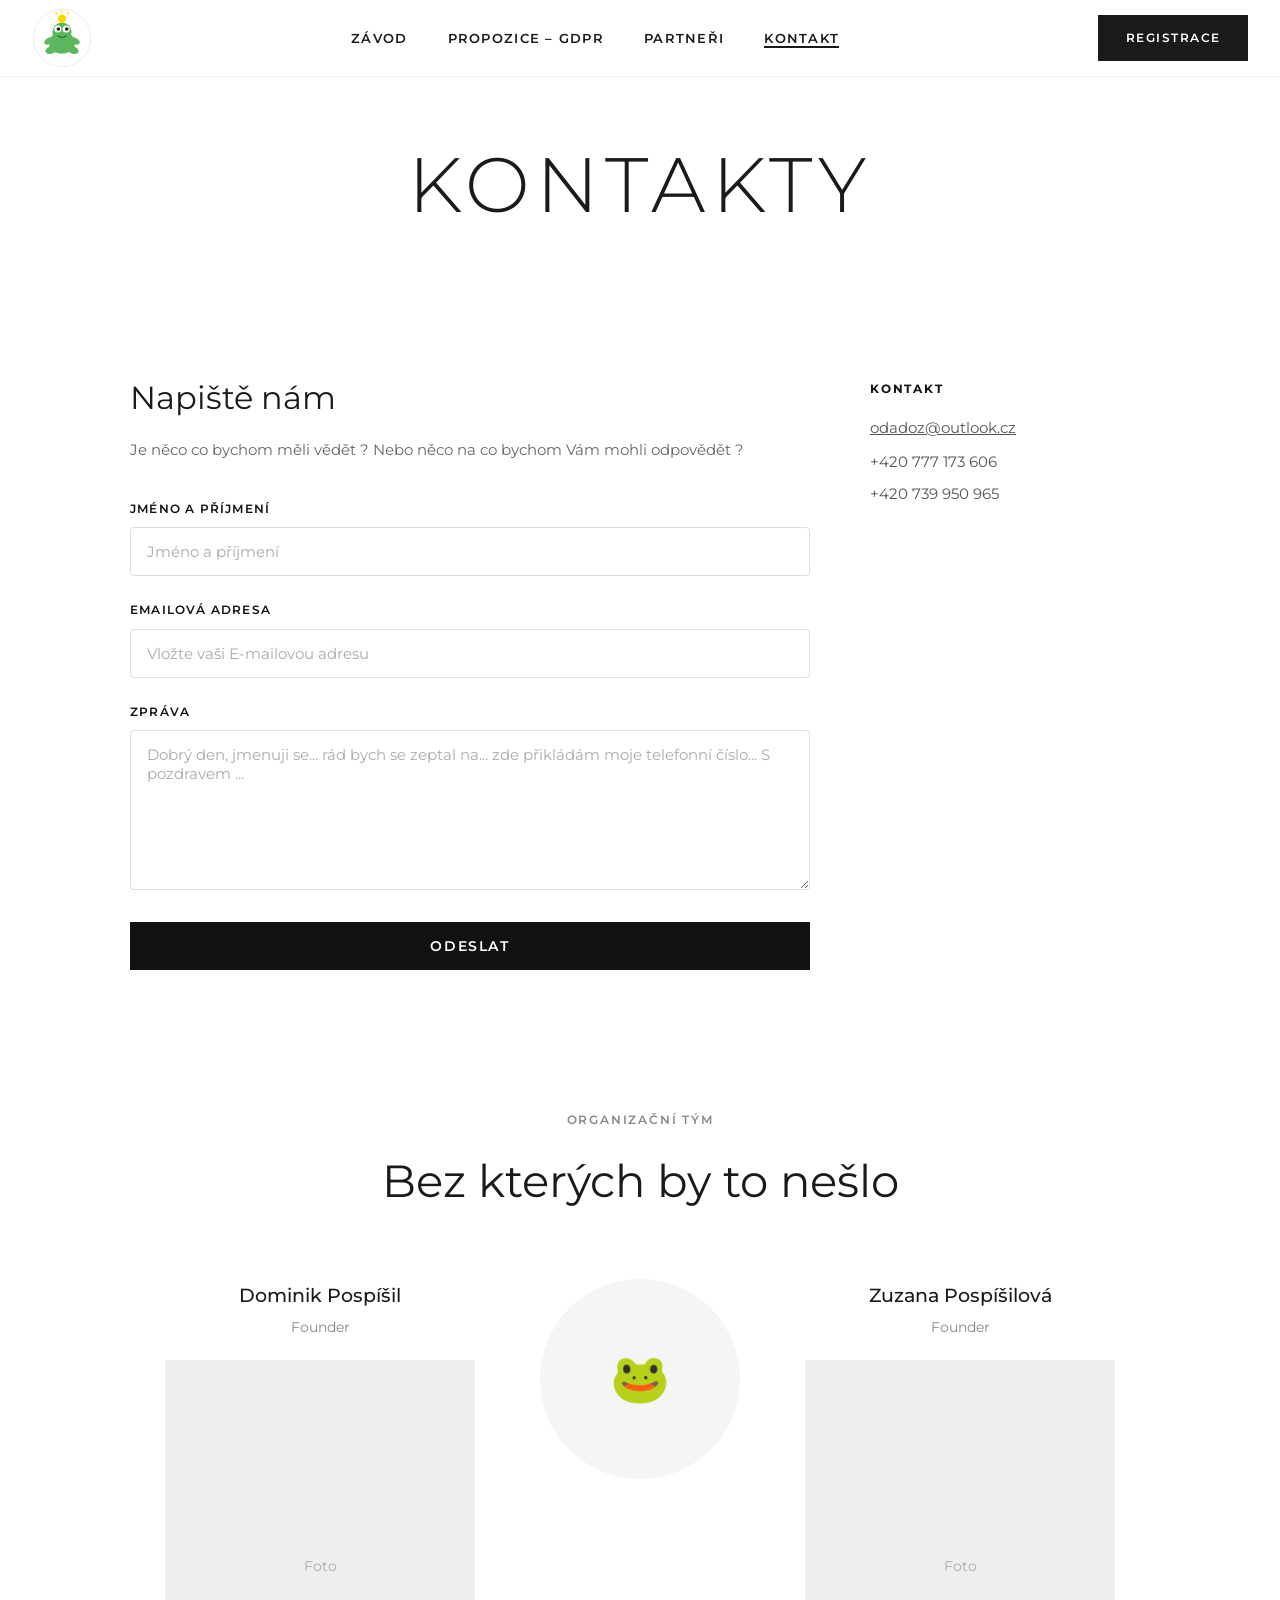
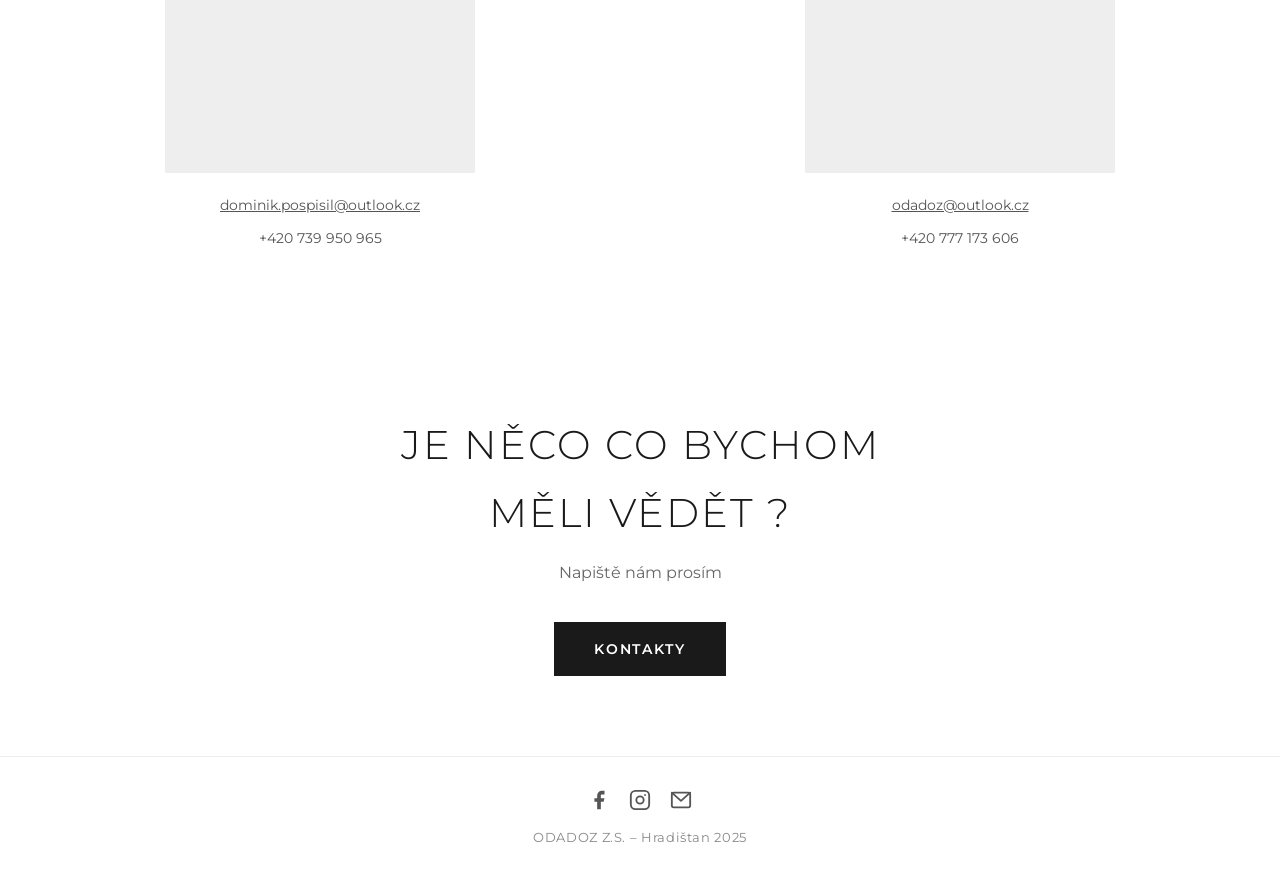
==== kontakt.html @ c7fb4687 "Add files via upload" ====
<!DOCTYPE html>
<html lang="cs">
<head>
  <meta charset="UTF-8" />
  <meta name="viewport" content="width=device-width, initial-scale=1.0" />
  <title>Kontakt – Hradištan</title>
  <link rel="preconnect" href="https://fonts.googleapis.com" />
  <link rel="preconnect" href="https://fonts.gstatic.com" crossorigin />
  <link href="https://fonts.googleapis.com/css2?family=Cormorant+Garamond:wght@300;400;600&family=Montserrat:wght@400;500;600;700&display=swap" rel="stylesheet" />
  <link rel="stylesheet" href="css/styles.css" />
  <script src="js/script.js" defer></script>
</head>
<body>

  <!-- NAVIGATION -->
  <nav class="navbar" id="navbar">
    <div class="nav-inner">
      <a href="index.html" class="nav-logo">
        <svg xmlns="http://www.w3.org/2000/svg" viewBox="0 0 100 100" width="60" height="60" aria-label="ODADOZ logo">
          <circle cx="50" cy="50" r="48" fill="#fff" stroke="#e0e0e0" stroke-width="1"/>
          <ellipse cx="50" cy="58" rx="22" ry="18" fill="#5cb85c"/>
          <circle cx="50" cy="40" r="16" fill="#5cb85c"/>
          <circle cx="43" cy="35" r="6" fill="#fff"/>
          <circle cx="57" cy="35" r="6" fill="#fff"/>
          <circle cx="44" cy="35" r="3" fill="#222"/>
          <circle cx="58" cy="35" r="3" fill="#222"/>
          <path d="M43 46 Q50 52 57 46" stroke="#2d6a2d" stroke-width="2" fill="none" stroke-linecap="round"/>
          <ellipse cx="32" cy="70" rx="10" ry="6" fill="#5cb85c" transform="rotate(-20 32 70)"/>
          <ellipse cx="68" cy="70" rx="10" ry="6" fill="#5cb85c" transform="rotate(20 68 70)"/>
          <ellipse cx="28" cy="55" rx="8" ry="5" fill="#5cb85c" transform="rotate(-30 28 55)"/>
          <ellipse cx="72" cy="55" rx="8" ry="5" fill="#5cb85c" transform="rotate(30 72 55)"/>
          <circle cx="50" cy="18" r="7" fill="#FFD700"/>
          <line x1="50" y1="8" x2="50" y2="4" stroke="#FFD700" stroke-width="2"/>
          <line x1="58" y1="11" x2="61" y2="7" stroke="#FFD700" stroke-width="2"/>
          <line x1="42" y1="11" x2="39" y2="7" stroke="#FFD700" stroke-width="2"/>
        </svg>
      </a>
      <button class="hamburger" id="hamburger" aria-label="Menu" aria-expanded="false">
        <span></span><span></span><span></span>
      </button>
      <ul class="nav-links" id="nav-links">
        <li><a href="index.html">Závod</a></li>
        <li><a href="propozice.html">Propozice – GDPR</a></li>
        <li><a href="partneri.html">Partneři</a></li>
        <li><a href="kontakt.html">Kontakt</a></li>
      </ul>
      <a href="propozice.html#registrace" class="btn-nav">Registrace</a>
    </div>
  </nav>

  <!-- HERO -->
  <section class="page-hero">
    <h1>KONTAKTY</h1>
  </section>

  <!-- CONTACT FORM + SIDEBAR -->
  <section class="contact-layout">
    <!-- Form -->
    <div class="contact-form-col">
      <h2>Napiště nám</h2>
      <p>Je něco co bychom měli vědět ? Nebo něco na co bychom Vám mohli odpovědět ?</p>

      <form id="contactForm" onsubmit="handleSubmit(event)">
        <div class="form-group">
          <label for="name">Jméno a příjmení</label>
          <input type="text" id="name" name="name" placeholder="Jméno a příjmení" required />
        </div>
        <div class="form-group">
          <label for="email">Emailová adresa</label>
          <input type="email" id="email" name="email" placeholder="Vložte vaši E-mailovou adresu" required />
        </div>
        <div class="form-group">
          <label for="message">Zpráva</label>
          <textarea id="message" name="message" placeholder="Dobrý den, jmenuji se... rád bych se zeptal na... zde přikládám moje telefonní číslo... S pozdravem ..." required></textarea>
        </div>
        <button type="submit" class="btn-submit">ODESLAT</button>
        <div class="form-success" id="formSuccess">
          ✅ Zpráva byla úspěšně odeslána! Ozveme se co nejdříve.
        </div>
      </form>
    </div>

    <!-- Contact info -->
    <div class="contact-info-col">
      <h3>Kontakt</h3>
      <a href="mailto:odadoz@outlook.cz">odadoz@outlook.cz</a>
      <a href="tel:+420777173606" class="phone">+420 777 173 606</a>
      <a href="tel:+420739950965" class="phone">+420 739 950 965</a>
    </div>
  </section>

  <!-- TEAM SECTION -->
  <section class="team-section">
    <p class="section-label">Organizační tým</p>
    <h2>Bez kterých by to nešlo</h2>

    <div class="team-grid">
      <!-- Dominik -->
      <div class="team-member">
        <h3>Dominik Pospíšil</h3>
        <p class="role">Founder</p>
        <img src="img/dominik.jpg" alt="Dominik Pospíšil" class="photo"
          onerror="this.style.display='none'; this.nextElementSibling.style.display='flex';" />
        <div class="photo-placeholder" style="display:none;">Foto</div>
        <a href="mailto:dominik.pospisil@outlook.cz" class="member-email">dominik.pospisil@outlook.cz</a>
        <span class="member-phone">+420 739 950 965</span>
      </div>

      <!-- Logo -->
      <div class="team-logo">
        <img src="img/odadoz-logo.png" alt="ODADOZ Logo"
          onerror="this.style.display='none'; this.nextElementSibling.style.display='flex';" />
        <div class="team-logo-placeholder" style="display:none;">🐸</div>
      </div>

      <!-- Zuzana -->
      <div class="team-member">
        <h3>Zuzana Pospíšilová</h3>
        <p class="role">Founder</p>
        <img src="img/zuzana.jpg" alt="Zuzana Pospíšilová" class="photo"
          onerror="this.style.display='none'; this.nextElementSibling.style.display='flex';" />
        <div class="photo-placeholder" style="display:none;">Foto</div>
        <a href="mailto:odadoz@outlook.cz" class="member-email">odadoz@outlook.cz</a>
        <span class="member-phone">+420 777 173 606</span>
      </div>
    </div>
  </section>

  <!-- CTA -->
  <section class="cta-section">
    <h2>Je něco co bychom<br>měli vědět ?</h2>
    <p>Napiště nám prosím</p>
    <a href="#contactForm" class="btn btn-dark">KONTAKTY</a>
  </section>

  <!-- FOOTER -->
  <footer class="footer">
    <div class="footer-inner">
      <div class="footer-social">
        <a href="#" aria-label="Facebook" class="social-icon">
          <svg xmlns="http://www.w3.org/2000/svg" width="22" height="22" viewBox="0 0 24 24" fill="#555">
            <path d="M18 2h-3a5 5 0 0 0-5 5v3H7v4h3v8h4v-8h3l1-4h-4V7a1 1 0 0 1 1-1h3z"/>
          </svg>
        </a>
        <a href="#" aria-label="Instagram" class="social-icon">
          <svg xmlns="http://www.w3.org/2000/svg" width="22" height="22" viewBox="0 0 24 24" fill="none" stroke="#555" stroke-width="2" stroke-linecap="round" stroke-linejoin="round">
            <rect x="2" y="2" width="20" height="20" rx="5" ry="5"/>
            <circle cx="12" cy="12" r="4"/>
            <circle cx="17.5" cy="6.5" r="1" fill="#555" stroke="none"/>
          </svg>
        </a>
        <a href="mailto:odadoz@outlook.cz" aria-label="E-mail" class="social-icon">
          <svg xmlns="http://www.w3.org/2000/svg" width="22" height="22" viewBox="0 0 24 24" fill="none" stroke="#555" stroke-width="2" stroke-linecap="round" stroke-linejoin="round">
            <rect x="2" y="4" width="20" height="16" rx="2"/>
            <polyline points="2,4 12,13 22,4"/>
          </svg>
        </a>
      </div>
      <p class="footer-copy">ODADOZ Z.S. – Hradištan 2025</p>
    </div>
  </footer>

</body>
</html>
---- css/styles.css ----
/* =========================================
   HRADIŠTAN – Hlavní stylesheet
   ========================================= */

/* --- Reset & Base --- */
*, *::before, *::after {
  box-sizing: border-box;
  margin: 0;
  padding: 0;
}

html {
  scroll-behavior: smooth;
  font-size: 16px;
}

body {
  font-family: 'Montserrat', sans-serif;
  color: #1a1a1a;
  background: #fff;
  line-height: 1.7;
}

img {
  max-width: 100%;
  display: block;
}

a {
  text-decoration: none;
  color: inherit;
}

ul {
  list-style: none;
}

/* --- Container --- */
.container {
  width: 100%;
  max-width: 1200px;
  margin: 0 auto;
  padding: 0 2rem;
}

.container-narrow {
  max-width: 760px;
  margin: 0 auto;
  padding: 0 2rem;
}

.text-center {
  text-align: center;
}

/* --- Buttons --- */
.btn {
  display: inline-block;
  padding: 0.85rem 2.4rem;
  font-family: 'Montserrat', sans-serif;
  font-size: 0.85rem;
  font-weight: 600;
  letter-spacing: 0.12em;
  text-transform: uppercase;
  cursor: pointer;
  transition: background 0.2s ease, color 0.2s ease, transform 0.15s ease;
  border: 2px solid transparent;
}

.btn-dark {
  background: #1a1a1a;
  color: #fff;
  border-color: #1a1a1a;
}

.btn-dark:hover {
  background: #fff;
  color: #1a1a1a;
  transform: translateY(-2px);
}

/* Sdílené tlačítko REGISTRACE v navigaci */
.btn-nav {
  display: inline-block;
  padding: 0.65rem 1.6rem;
  font-family: 'Montserrat', sans-serif;
  font-size: 0.75rem;
  font-weight: 600;
  letter-spacing: 0.12em;
  text-transform: uppercase;
  background: #1a1a1a;
  color: #fff;
  border: 2px solid #1a1a1a;
  cursor: pointer;
  transition: background 0.2s, color 0.2s, transform 0.15s;
  text-decoration: none;
}
.btn-nav:hover {
  background: #fff;
  color: #1a1a1a;
  transform: translateY(-2px);
}

/* Tlačítko Registrace na propozice stránce */
.btn-registrace {
  display: inline-block;
  background: #111;
  color: #fff;
  font-family: 'Montserrat', sans-serif;
  font-size: 0.85rem;
  font-weight: 600;
  letter-spacing: 0.2em;
  padding: 16px 40px;
  text-decoration: none;
  transition: background 0.2s;
}
.btn-registrace:hover {
  background: #333;
}

/* GPS button */
.btn-gps {
  display: inline-block;
  background: #111;
  color: #fff;
  font-family: 'Montserrat', sans-serif;
  font-size: 0.85rem;
  letter-spacing: 0.15em;
  padding: 14px 30px;
  text-decoration: none;
  margin-bottom: 10px;
  transition: background 0.2s;
}
.btn-gps:hover {
  background: #333;
}

/* Submit button */
.btn-submit {
  display: block;
  width: 100%;
  padding: 16px;
  background: #111;
  color: #fff;
  border: none;
  font-size: 0.85rem;
  font-weight: 600;
  letter-spacing: 0.12em;
  text-transform: uppercase;
  cursor: pointer;
  transition: background 0.2s;
  font-family: 'Montserrat', sans-serif;
}
.btn-submit:hover {
  background: #333;
}

/* Sdílené logo fallback */
.logo-fallback {
  display: flex;
  align-items: center;
  justify-content: center;
}

/* =========================================
   NAVBAR
   ========================================= */
.navbar {
  position: fixed;
  top: 0;
  left: 0;
  width: 100%;
  z-index: 1000;
  background: rgba(255,255,255,0.97);
  box-shadow: 0 1px 0 rgba(0,0,0,0.06);
  transition: box-shadow 0.3s;
}

.navbar.scrolled {
  box-shadow: 0 2px 16px rgba(0,0,0,0.10);
}

.nav-inner {
  display: flex;
  align-items: center;
  justify-content: space-between;
  max-width: 1280px;
  margin: 0 auto;
  padding: 0.5rem 2rem;
}

.nav-logo svg {
  display: block;
}

.nav-links {
  display: flex;
  gap: 2.5rem;
  align-items: center;
}

.nav-links a {
  font-size: 0.8rem;
  font-weight: 600;
  letter-spacing: 0.1em;
  text-transform: uppercase;
  color: #1a1a1a;
  position: relative;
  padding-bottom: 2px;
}

.nav-links a::after {
  content: '';
  position: absolute;
  bottom: 0;
  left: 0;
  width: 0;
  height: 2px;
  background: #1a1a1a;
  transition: width 0.25s ease;
}

.nav-links a:hover::after,
.nav-links a.active::after {
  width: 100%;
}

/* Hamburger */
.hamburger {
  display: none;
  flex-direction: column;
  gap: 5px;
  background: none;
  border: none;
  cursor: pointer;
  padding: 4px;
}

.hamburger span {
  display: block;
  width: 24px;
  height: 2px;
  background: #1a1a1a;
  transition: transform 0.3s, opacity 0.3s;
}

.hamburger.open span:nth-child(1) {
  transform: translateY(7px) rotate(45deg);
}
.hamburger.open span:nth-child(2) {
  opacity: 0;
}
.hamburger.open span:nth-child(3) {
  transform: translateY(-7px) rotate(-45deg);
}

/* =========================================
   FADE-IN ANIMACE
   ========================================= */
.fade-in {
  opacity: 0;
  transform: translateY(24px);
  transition: opacity 0.6s ease, transform 0.6s ease;
}

.fade-in.visible {
  opacity: 1;
  transform: translateY(0);
}

/* =========================================
   HERO
   ========================================= */
.hero {
  min-height: 100vh;
  display: flex;
  align-items: center;
  justify-content: center;
  text-align: center;
  padding: 8rem 2rem 4rem;
  background: #fff;
}

.hero-title {
  font-family: 'Cormorant Garamond', serif;
  font-size: clamp(4rem, 12vw, 9rem);
  font-weight: 300;
  letter-spacing: 0.05em;
  line-height: 1;
  color: #1a1a1a;
  margin-bottom: 1.5rem;
}

.hero-subtitle {
  font-size: clamp(0.9rem, 2.5vw, 1.2rem);
  font-weight: 500;
  letter-spacing: 0.3em;
  text-transform: uppercase;
  color: #555;
}

/* =========================================
   SECTIONS – společné styly
   ========================================= */
.section {
  padding: 5rem 0;
}

.section-title {
  font-family: 'Cormorant Garamond', serif;
  font-size: clamp(1.6rem, 4vw, 2.4rem);
  font-weight: 400;
  letter-spacing: 0.03em;
  margin-bottom: 1.5rem;
  color: #1a1a1a;
}

.section-lead {
  font-size: 1rem;
  color: #444;
  margin-bottom: 2rem;
  line-height: 1.8;
}

/* =========================================
   O ZÁVODU
   ========================================= */
.section-about {
  padding: 4rem 0 3rem;
  border-bottom: 1px solid #eee;
}

.about-text {
  font-size: 1.05rem;
  line-height: 1.9;
  color: #333;
  text-align: center;
}

/* =========================================
   PŘEKÁŽKY
   ========================================= */
.section-obstacles {
  background: #fff;
  border-bottom: 1px solid #eee;
}

.obstacles-intro {
  font-size: 0.95rem;
  color: #666;
  margin-bottom: 1.5rem;
  letter-spacing: 0.02em;
}

.obstacles-list {
  list-style: none;
  display: inline-flex;
  flex-direction: column;
  gap: 0.85rem;
  text-align: left;
  font-size: 1rem;
  color: #333;
}

.obstacles-list li {
  padding: 0.2rem 0;
}

/* =========================================
   OBČERSTVENÍ
   ========================================= */
.section-food {
  background: #fafafa;
  border-bottom: 1px solid #eee;
}

.food-list {
  list-style: none;
  display: inline-flex;
  flex-direction: column;
  gap: 0.8rem;
  margin: 1.5rem 0 2rem;
  text-align: left;
  font-size: 1rem;
  color: #333;
}

.finish-info {
  margin-top: 2rem;
  display: flex;
  flex-direction: column;
  gap: 0.5rem;
  font-size: 1rem;
  color: #333;
}

/* =========================================
   INFO / REGISTRACE
   ========================================= */
.section-info {
  background: #fff;
  border-bottom: 1px solid #eee;
}

.info-list {
  list-style: none;
  display: inline-flex;
  flex-direction: column;
  gap: 0.75rem;
  margin-bottom: 2.5rem;
  text-align: left;
  font-size: 1rem;
  color: #333;
}

/* =========================================
   GALERIE
   ========================================= */
.section-gallery {
  width: 100%;
}

.gallery-grid {
  display: grid;
  grid-template-columns: 1fr 1fr;
  gap: 0;
}

.gallery-item {
  overflow: hidden;
  aspect-ratio: 4/3;
  background: #e8e8e8;
  position: relative;
}

.gallery-item img {
  width: 100%;
  height: 100%;
  object-fit: cover;
  transition: transform 0.5s ease;
}

.gallery-item:hover img {
  transform: scale(1.04);
}

/* Placeholder kdyz chybi obrazek */
.gallery-item.img-placeholder::after {
  content: '📷 Fotografie závodníků';
  position: absolute;
  inset: 0;
  display: flex;
  align-items: center;
  justify-content: center;
  font-size: 1rem;
  color: #888;
  background: #e8e8e8;
}

/* =========================================
   PROPOZICE (sekce na indexu)
   ========================================= */
.section-propozice {
  background: #fafafa;
  border-bottom: 1px solid #eee;
}

/* =========================================
   PARTNEŘI (sekce na indexu)
   ========================================= */
.section-partners {
  padding: 5rem 0;
  border-bottom: 1px solid #eee;
}

.partners-grid {
  display: flex;
  flex-wrap: wrap;
  gap: 2rem;
  justify-content: center;
  margin-top: 2.5rem;
}

.partner-placeholder {
  width: 160px;
  height: 80px;
  background: #eee;
  display: flex;
  align-items: center;
  justify-content: center;
  font-size: 0.85rem;
  color: #999;
  border: 1px dashed #ccc;
}

/* =========================================
   KONTAKT (sekce na indexu)
   ========================================= */
.section-contact {
  padding: 6rem 0;
  background: #fff;
}

.contact-question {
  font-size: clamp(1.8rem, 5vw, 3rem);
  font-weight: 300;
  line-height: 1.2;
  margin-bottom: 1.2rem;
}

/* =========================================
   FOOTER
   ========================================= */
.footer {
  background: #fff;
  border-top: 1px solid #eee;
  padding: 2rem 0;
}

.footer-inner {
  display: flex;
  flex-direction: column;
  align-items: center;
  gap: 1rem;
}

.footer-social {
  display: flex;
  gap: 1.2rem;
  align-items: center;
}

.social-icon {
  display: flex;
  align-items: center;
  justify-content: center;
  transition: opacity 0.2s;
}

.social-icon:hover {
  opacity: 0.6;
}

.footer-copy {
  font-size: 0.8rem;
  color: #888;
  letter-spacing: 0.05em;
}

/* =========================================
   PROPOZICE STRÁNKA
   ========================================= */
.propozice-hero {
  padding: 100px 20px 40px;
  text-align: center;
  border-bottom: 1px solid #eee;
}

.propozice-hero h1 {
  font-family: 'Cormorant Garamond', serif;
  font-size: clamp(3rem, 8vw, 6rem);
  font-weight: 400;
  letter-spacing: 0.08em;
  margin: 0 0 8px;
  line-height: 1;
}

.propozice-hero h2 {
  font-family: 'Montserrat', sans-serif;
  font-size: clamp(1.1rem, 3vw, 1.6rem);
  font-weight: 600;
  letter-spacing: 0.25em;
  color: #222;
  margin: 0 0 12px;
}

.propozice-hero .poradatel {
  font-family: 'Montserrat', sans-serif;
  font-size: 0.85rem;
  letter-spacing: 0.15em;
  color: #555;
  margin-bottom: 30px;
}

.propozice-hero .termin {
  font-family: 'Montserrat', sans-serif;
  font-size: 0.9rem;
  font-weight: 700;
  letter-spacing: 0.12em;
  text-transform: uppercase;
  margin-bottom: 24px;
}

.propozice-hero .termin span {
  font-weight: 400;
  display: block;
  margin-top: 4px;
}

/* ── Content sections ── */
.propozice-content {
  max-width: 860px;
  margin: 0 auto;
  padding: 50px 24px 60px;
}

.prop-section {
  margin-bottom: 40px;
  text-align: center;
}

.prop-section h3 {
  font-family: 'Montserrat', sans-serif;
  font-size: 0.9rem;
  font-weight: 700;
  letter-spacing: 0.2em;
  text-transform: uppercase;
  margin-bottom: 12px;
}

.prop-section p,
.prop-section li {
  font-family: 'Montserrat', sans-serif;
  font-size: 0.82rem;
  letter-spacing: 0.1em;
  text-transform: uppercase;
  line-height: 1.85;
  color: #222;
}

.prop-section ul {
  list-style: none;
  padding: 0;
  margin: 0;
}

.prop-section .highlight {
  font-weight: 700;
}

.prop-section .note {
  font-style: italic;
  font-weight: 700;
}

/* ── Harmonogram ── */
.harmonogram-list {
  list-style: none;
  padding: 0;
  margin: 0;
}

.harmonogram-list li {
  display: flex;
  justify-content: center;
  gap: 16px;
  font-family: 'Montserrat', sans-serif;
  font-size: 0.82rem;
  letter-spacing: 0.1em;
  text-transform: uppercase;
  line-height: 2;
  color: #222;
}

.harmonogram-list li .cas {
  font-weight: 600;
  min-width: 55px;
  text-align: right;
}

/* ── Kategorie ── */
.kategorie-grid {
  display: flex;
  flex-direction: column;
  gap: 6px;
}

/* ── Prohlaseni GDPR ── */
.prohlaseni {
  font-size: 0.78rem !important;
  text-align: justify;
  color: #444 !important;
}

/* ── GDPR section ── */
.gdpr-section {
  text-align: center;
  padding: 50px 24px;
  border-top: 1px solid #eee;
}

.gdpr-section h3 {
  font-family: 'Montserrat', sans-serif;
  font-size: 0.9rem;
  letter-spacing: 0.2em;
  font-weight: 400;
  margin-bottom: 6px;
}

.gdpr-section p {
  font-family: 'Montserrat', sans-serif;
  font-size: 0.8rem;
  letter-spacing: 0.15em;
  color: #555;
  text-transform: uppercase;
  margin-bottom: 20px;
}

/* ── Contact CTA ── */
.contact-cta {
  text-align: center;
  padding: 70px 24px 80px;
  border-top: 1px solid #eee;
}

.contact-cta h2 {
  font-family: 'Cormorant Garamond', serif;
  font-size: clamp(2rem, 5vw, 3.5rem);
  font-weight: 400;
  margin-bottom: 12px;
  line-height: 1.2;
}

.contact-cta p {
  font-family: 'Montserrat', sans-serif;
  font-size: 0.9rem;
  color: #666;
  margin-bottom: 28px;
}

.divider {
  border: none;
  border-top: 1px solid #ddd;
  margin: 0;
}

/* ── Registrace sekce ── */
.registrace-section {
  text-align: center;
  margin-bottom: 36px;
}

.registrace-section h3 {
  font-family: 'Montserrat', sans-serif;
  font-size: 0.9rem;
  font-weight: 700;
  letter-spacing: 0.2em;
  text-transform: uppercase;
  margin-bottom: 12px;
}

.registrace-section p {
  font-family: 'Montserrat', sans-serif;
  font-size: 0.82rem;
  letter-spacing: 0.1em;
  text-transform: uppercase;
  line-height: 1.85;
  color: #222;
  margin-bottom: 18px;
}

/* =========================================
   PARTNEŘI STRÁNKA
   ========================================= */
.partners-hero {
  padding: 120px 20px 60px;
  text-align: center;
  background: #fff;
}

.partners-hero h1 {
  font-size: clamp(2.2rem, 6vw, 4rem);
  font-weight: 700;
  letter-spacing: 0.05em;
  text-transform: uppercase;
  color: #1a1a1a;
  margin: 0 0 12px;
}

.partners-hero p {
  font-size: clamp(1rem, 2.5vw, 1.3rem);
  letter-spacing: 0.15em;
  text-transform: uppercase;
  color: #1a1a1a;
  margin: 0;
}

.partners-section {
  padding: 60px 40px 80px;
  max-width: 1200px;
  margin: 0 auto;
}

.partners-page-grid {
  display: grid;
  grid-template-columns: repeat(3, 1fr);
  gap: 48px 40px;
}

.partner-card {
  display: flex;
  flex-direction: column;
  align-items: center;
  text-align: center;
  gap: 16px;
}

.partner-card .partner-name {
  font-size: 0.95rem;
  font-weight: 600;
  letter-spacing: 0.1em;
  text-transform: uppercase;
  color: #1a1a1a;
}

.partner-logo-wrap {
  width: 100%;
  aspect-ratio: 4/3;
  background: #f0f0f0;
  border-radius: 8px;
  display: flex;
  align-items: center;
  justify-content: center;
  overflow: hidden;
}

.partner-logo-wrap img {
  max-width: 80%;
  max-height: 80%;
  object-fit: contain;
}

.partner-card.placeholder .partner-logo-wrap {
  background: #f5f5f5;
  flex-direction: column;
  gap: 10px;
}

.partner-card.placeholder .partner-logo-wrap svg {
  width: 70px;
  height: 70px;
  opacity: 0.4;
}

.partner-card.placeholder .placeholder-text {
  font-size: 1.1rem;
  font-weight: 800;
  letter-spacing: 0.05em;
  text-transform: uppercase;
  color: #333;
  text-align: center;
  line-height: 1.3;
}

.partner-card.placeholder .partner-name {
  color: #aaa;
}

/* =========================================
   KONTAKT STRÁNKA
   ========================================= */
.page-hero {
  padding: 120px 40px 60px;
  text-align: center;
  background: #fff;
}

.page-hero h1 {
  font-size: clamp(2.5rem, 6vw, 5rem);
  font-weight: 300;
  letter-spacing: 0.08em;
  margin: 0;
}

.contact-layout {
  max-width: 1100px;
  margin: 0 auto;
  padding: 60px 40px;
  display: grid;
  grid-template-columns: 1fr 280px;
  gap: 60px;
  align-items: start;
}

.contact-form-col h2 {
  font-size: 2rem;
  font-weight: 400;
  margin: 0 0 12px;
}

.contact-form-col p {
  color: #666;
  margin: 0 0 36px;
  font-size: 0.95rem;
}

.form-group {
  margin-bottom: 24px;
}

.form-group label {
  display: block;
  font-size: 0.75rem;
  font-weight: 600;
  letter-spacing: 0.1em;
  text-transform: uppercase;
  margin-bottom: 8px;
  color: #111;
}

.form-group input,
.form-group textarea {
  width: 100%;
  box-sizing: border-box;
  border: 1px solid #ddd;
  border-radius: 4px;
  padding: 14px 16px;
  font-size: 0.95rem;
  font-family: inherit;
  color: #333;
  background: #fff;
  transition: border-color 0.2s;
}

.form-group input::placeholder,
.form-group textarea::placeholder {
  color: #aaa;
}

.form-group input:focus,
.form-group textarea:focus {
  outline: none;
  border-color: #111;
}

.form-group textarea {
  resize: vertical;
  min-height: 160px;
}

.form-success {
  display: none;
  background: #e8f5e9;
  border: 1px solid #4caf50;
  color: #2e7d32;
  padding: 16px 20px;
  border-radius: 4px;
  margin-top: 16px;
  font-size: 0.95rem;
}

.contact-info-col {
  padding-top: 8px;
}

.contact-info-col h3 {
  font-size: 0.75rem;
  font-weight: 700;
  letter-spacing: 0.15em;
  text-transform: uppercase;
  color: #111;
  margin: 0 0 16px;
}

.contact-info-col a {
  display: block;
  color: #555;
  text-decoration: underline;
  font-size: 0.95rem;
  margin-bottom: 8px;
}

.contact-info-col a:hover {
  color: #111;
}

.contact-info-col .phone {
  color: #555;
  font-size: 0.95rem;
  margin-bottom: 6px;
  text-decoration: none;
  display: block;
}

.team-section {
  padding: 80px 40px;
  text-align: center;
  background: #fff;
}

.team-section .section-label {
  font-size: 0.75rem;
  font-weight: 600;
  letter-spacing: 0.15em;
  text-transform: uppercase;
  color: #888;
  margin-bottom: 12px;
}

.team-section h2 {
  font-size: clamp(1.8rem, 4vw, 2.8rem);
  font-weight: 400;
  margin: 0 0 60px;
}

.team-grid {
  display: grid;
  grid-template-columns: 1fr auto 1fr;
  gap: 40px;
  max-width: 1000px;
  margin: 0 auto;
  align-items: start;
}

.team-member {
  text-align: center;
}

.team-member h3 {
  font-size: 1.2rem;
  font-weight: 500;
  margin: 0 0 4px;
}

.team-member .role {
  font-size: 0.9rem;
  color: #888;
  margin-bottom: 20px;
}

.team-member .photo {
  width: 100%;
  max-width: 310px;
  aspect-ratio: 3/4;
  object-fit: cover;
  object-position: top;
  display: block;
  margin: 0 auto 20px;
}

.team-member .photo-placeholder {
  width: 100%;
  max-width: 310px;
  aspect-ratio: 3/4;
  background: #eee;
  display: flex;
  align-items: center;
  justify-content: center;
  color: #aaa;
  font-size: 0.85rem;
  margin: 0 auto 20px;
}

.team-member a.member-email {
  display: block;
  color: #555;
  text-decoration: underline;
  font-size: 0.9rem;
  margin-bottom: 6px;
}

.team-member .member-phone {
  color: #555;
  font-size: 0.9rem;
}

.team-logo {
  display: flex;
  align-items: center;
  justify-content: center;
}

.team-logo img {
  width: 200px;
}

.team-logo-placeholder {
  width: 200px;
  height: 200px;
  background: #f5f5f5;
  border-radius: 50%;
  display: flex;
  align-items: center;
  justify-content: center;
  font-size: 3rem;
}

.cta-section {
  padding: 80px 40px;
  text-align: center;
  background: #fff;
}

.cta-section h2 {
  font-size: clamp(1.6rem, 4vw, 2.5rem);
  font-weight: 300;
  letter-spacing: 0.05em;
  margin: 0 0 12px;
  text-transform: uppercase;
}

.cta-section p {
  color: #666;
  margin: 0 0 36px;
}

/* =========================================
   RESPONSIVE
   ========================================= */
@media (max-width: 768px) {
  .nav-links {
    display: none;
    position: absolute;
    top: 100%;
    left: 0;
    width: 100%;
    background: #fff;
    flex-direction: column;
    padding: 1.5rem 2rem;
    gap: 1.5rem;
    border-top: 1px solid #eee;
    box-shadow: 0 8px 24px rgba(0,0,0,0.08);
  }

  .nav-links.open {
    display: flex;
  }

  .hamburger {
    display: flex;
  }

  .gallery-grid {
    grid-template-columns: 1fr;
  }

  .obstacles-list,
  .food-list,
  .info-list {
    text-align: center;
  }

  .hero {
    padding-top: 7rem;
  }

  .section {
    padding: 3.5rem 0;
  }

  /* Kontakt stránka */
  .contact-layout {
    grid-template-columns: 1fr;
    gap: 40px;
  }

  /* Team sekce */
  .team-grid {
    grid-template-columns: 1fr;
  }

  .team-logo {
    order: -1;
  }

  /* Partneři stránka */
  .partners-page-grid {
    grid-template-columns: repeat(2, 1fr);
    gap: 32px 24px;
  }
}

@media (max-width: 480px) {
  .hero-title {
    font-size: clamp(3rem, 16vw, 5rem);
  }

  .btn {
    padding: 0.75rem 1.8rem;
    font-size: 0.8rem;
  }

  .partners-page-grid {
    grid-template-columns: 1fr;
  }
}
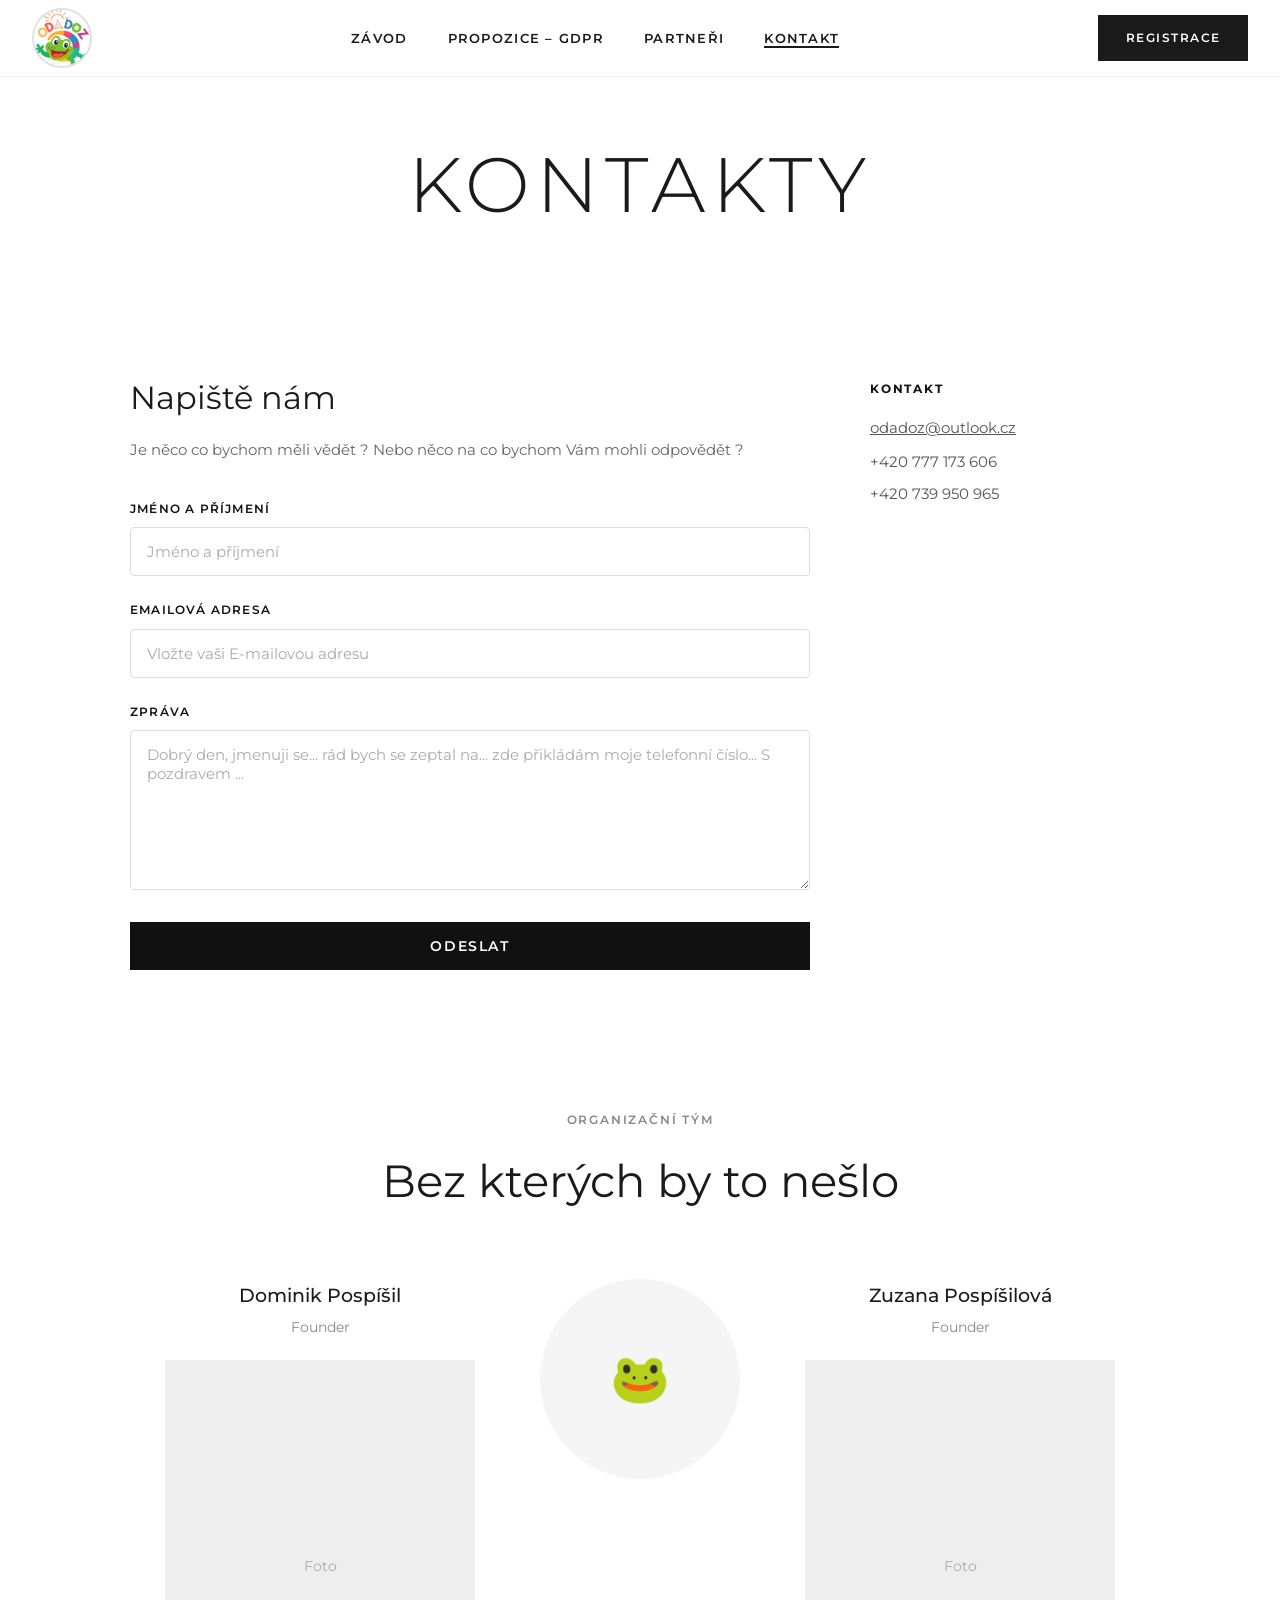
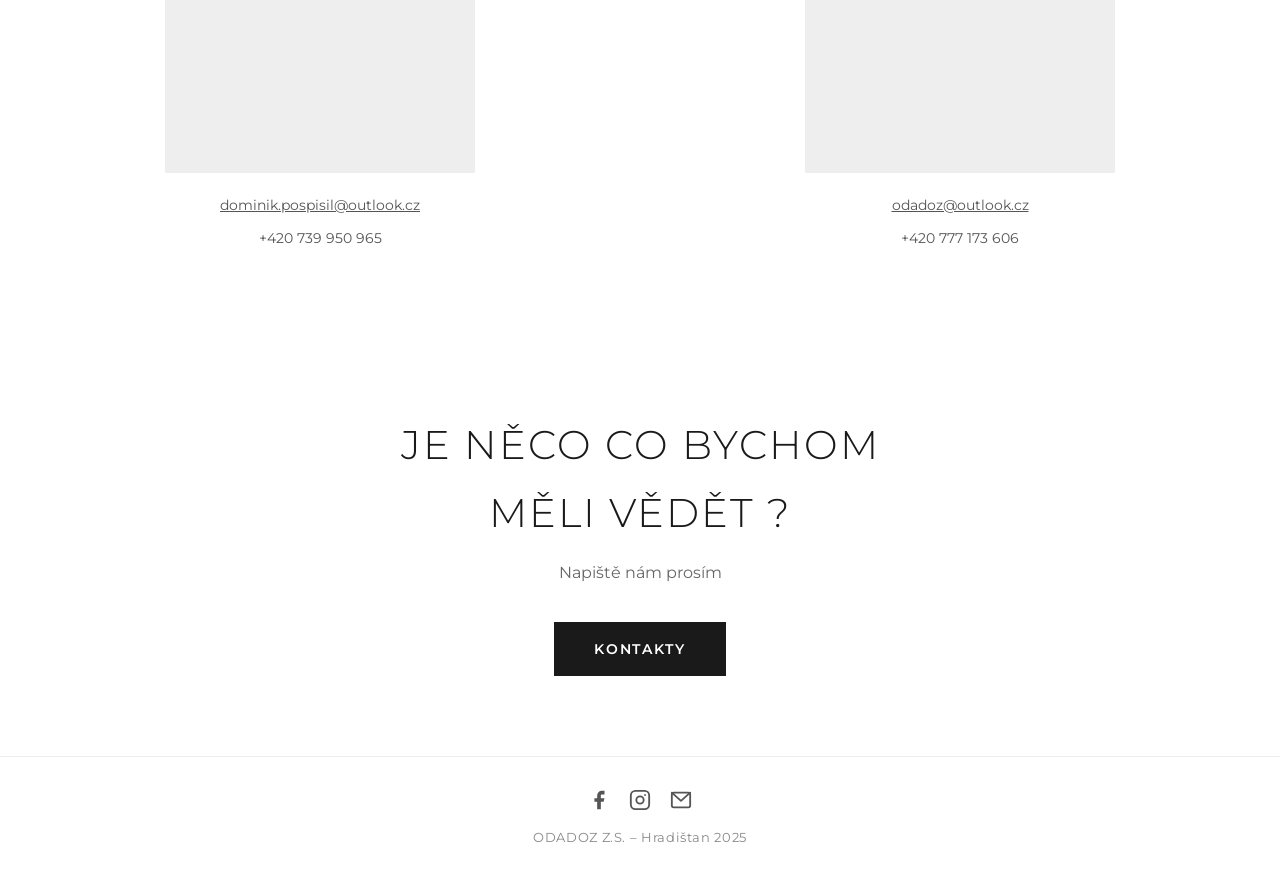
==== commit cbefe8fc: "Update kontakt.html" ====
--- a/kontakt.html
+++ b/kontakt.html
@@ -12,28 +12,11 @@
 </head>
 <body>
 
-  <!-- NAVIGATION -->
+<!-- ===== NAVIGACE ===== -->
   <nav class="navbar" id="navbar">
     <div class="nav-inner">
       <a href="index.html" class="nav-logo">
-        <svg xmlns="http://www.w3.org/2000/svg" viewBox="0 0 100 100" width="60" height="60" aria-label="ODADOZ logo">
-          <circle cx="50" cy="50" r="48" fill="#fff" stroke="#e0e0e0" stroke-width="1"/>
-          <ellipse cx="50" cy="58" rx="22" ry="18" fill="#5cb85c"/>
-          <circle cx="50" cy="40" r="16" fill="#5cb85c"/>
-          <circle cx="43" cy="35" r="6" fill="#fff"/>
-          <circle cx="57" cy="35" r="6" fill="#fff"/>
-          <circle cx="44" cy="35" r="3" fill="#222"/>
-          <circle cx="58" cy="35" r="3" fill="#222"/>
-          <path d="M43 46 Q50 52 57 46" stroke="#2d6a2d" stroke-width="2" fill="none" stroke-linecap="round"/>
-          <ellipse cx="32" cy="70" rx="10" ry="6" fill="#5cb85c" transform="rotate(-20 32 70)"/>
-          <ellipse cx="68" cy="70" rx="10" ry="6" fill="#5cb85c" transform="rotate(20 68 70)"/>
-          <ellipse cx="28" cy="55" rx="8" ry="5" fill="#5cb85c" transform="rotate(-30 28 55)"/>
-          <ellipse cx="72" cy="55" rx="8" ry="5" fill="#5cb85c" transform="rotate(30 72 55)"/>
-          <circle cx="50" cy="18" r="7" fill="#FFD700"/>
-          <line x1="50" y1="8" x2="50" y2="4" stroke="#FFD700" stroke-width="2"/>
-          <line x1="58" y1="11" x2="61" y2="7" stroke="#FFD700" stroke-width="2"/>
-          <line x1="42" y1="11" x2="39" y2="7" stroke="#FFD700" stroke-width="2"/>
-        </svg>
+      <img src="loga/odadoz.jpg" alt="Logo" class="logo-img">
       </a>
       <button class="hamburger" id="hamburger" aria-label="Menu" aria-expanded="false">
         <span></span><span></span><span></span>
--- a/css/styles.css
+++ b/css/styles.css
@@ -187,6 +187,14 @@
   max-width: 1280px;
   margin: 0 auto;
   padding: 0.5rem 2rem;
+}
+
+.logo-img {
+  width: 60px;
+  height: 60px;
+  border-radius: 50%;
+  object-fit: cover;
+  border: 2px solid #e0e0e0;
 }
 
 .nav-logo svg {
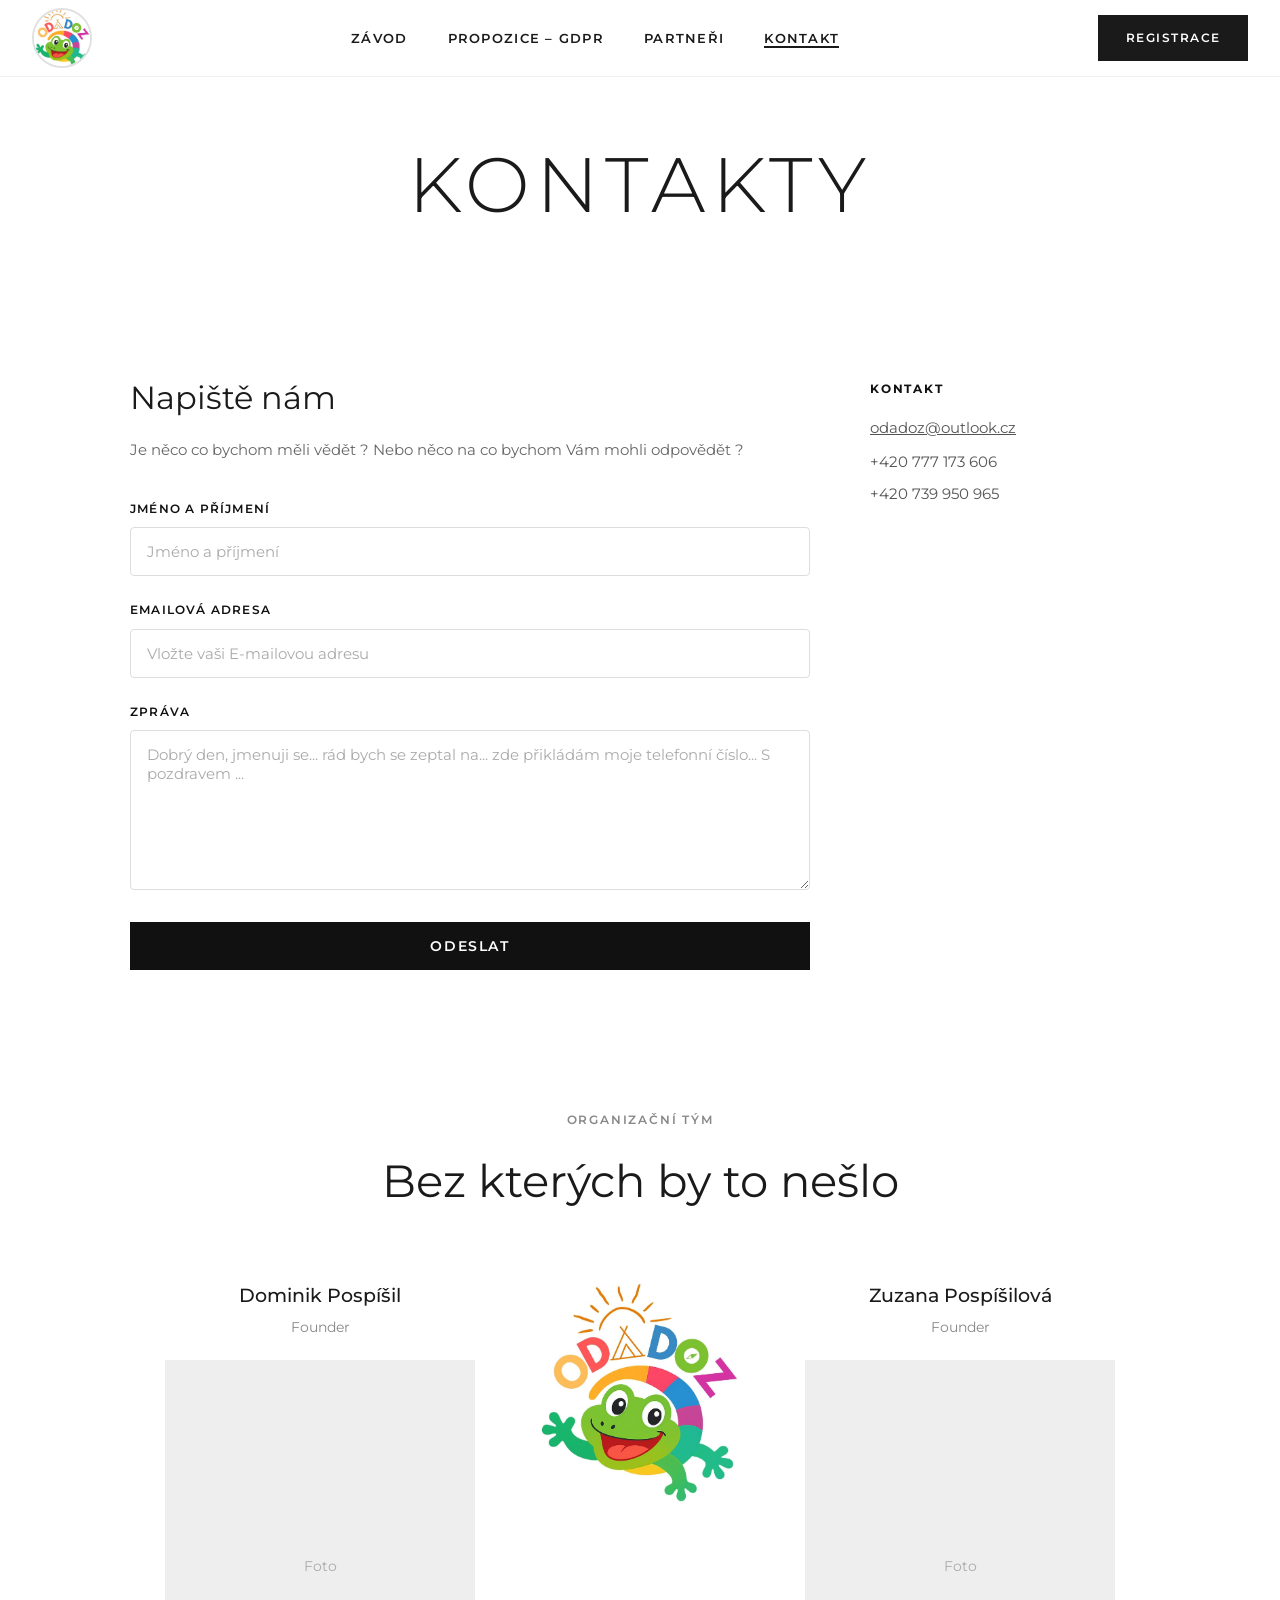
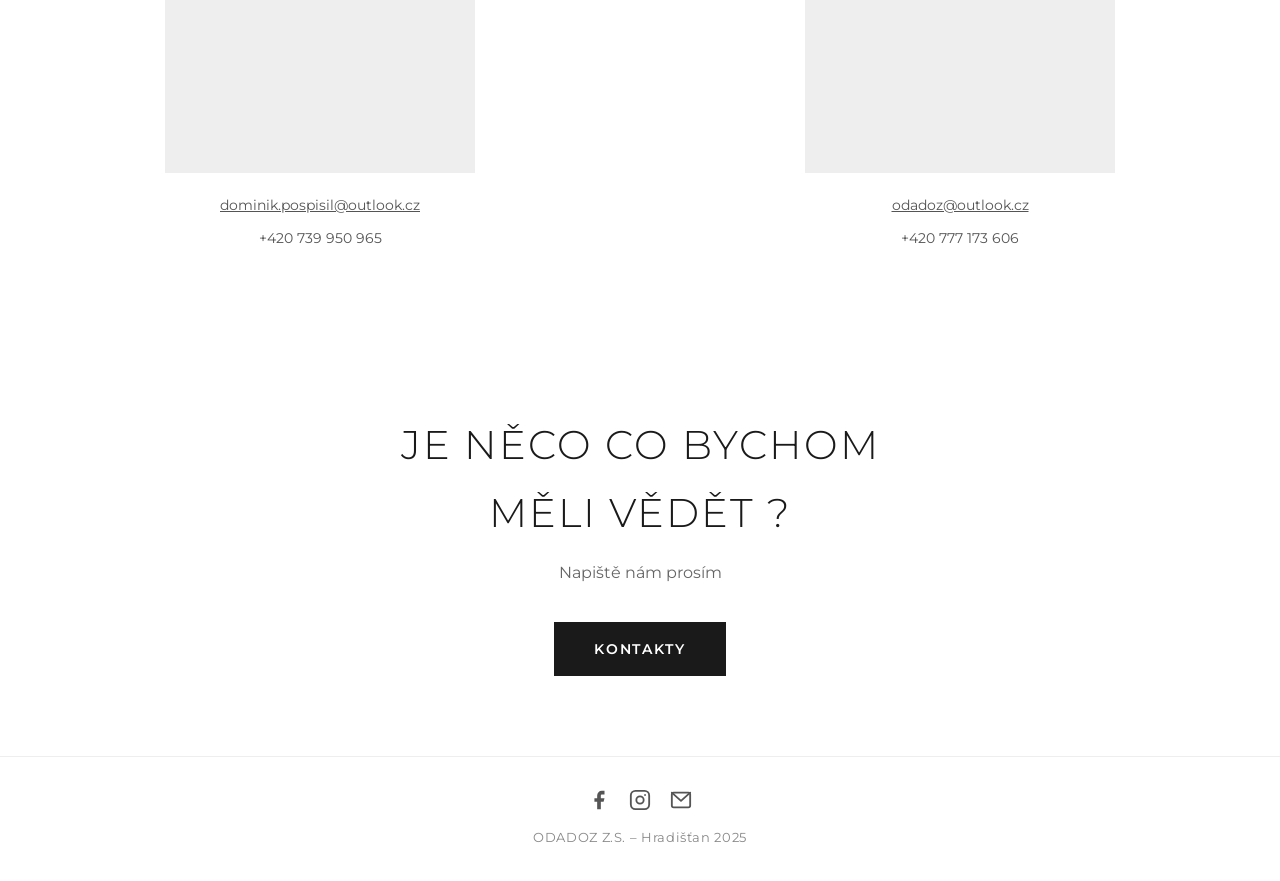
==== commit 0cfa4e0c: "Update kontakt.html" ====
--- a/kontakt.html
+++ b/kontakt.html
@@ -3,11 +3,17 @@
 <head>
   <meta charset="UTF-8" />
   <meta name="viewport" content="width=device-width, initial-scale=1.0" />
-  <title>Kontakt – Hradištan</title>
+  <meta name="description" content="Závod Hradistán je adrenalinová outdoorová soutěž plná výzev, pohybu a zábavy. Přidej se!">
+  <meta name="keywords" content="závod, outdoor, adrenalin, sport, Hradišťán, Těrlicko, Hradiště, Závod,">
+  <meta name="author" content="ODADOZ">
+  <meta name="viewport" content="width=device-width, initial-scale=1.0">
+  <meta name="robots" content="index, follow">
+  <title>Kontakt - Hradišťan – Sport, Adrenalin, Smysl | Adrenalinový outdoor závod</title>
   <link rel="preconnect" href="https://fonts.googleapis.com" />
   <link rel="preconnect" href="https://fonts.gstatic.com" crossorigin />
   <link href="https://fonts.googleapis.com/css2?family=Cormorant+Garamond:wght@300;400;600&family=Montserrat:wght@400;500;600;700&display=swap" rel="stylesheet" />
   <link rel="stylesheet" href="css/styles.css" />
+  <link rel="icon" href="/loga/odadoz.jpg" type="image/jpg">
   <script src="js/script.js" defer></script>
 </head>
 <body>
@@ -82,7 +88,7 @@
       <div class="team-member">
         <h3>Dominik Pospíšil</h3>
         <p class="role">Founder</p>
-        <img src="img/dominik.jpg" alt="Dominik Pospíšil" class="photo"
+        <img src="images/dominik.jpg" alt="Dominik Pospíšil" class="photo"
           onerror="this.style.display='none'; this.nextElementSibling.style.display='flex';" />
         <div class="photo-placeholder" style="display:none;">Foto</div>
         <a href="mailto:dominik.pospisil@outlook.cz" class="member-email">dominik.pospisil@outlook.cz</a>
@@ -91,7 +97,7 @@
 
       <!-- Logo -->
       <div class="team-logo">
-        <img src="img/odadoz-logo.png" alt="ODADOZ Logo"
+        <img src="loga/odadoz.jpg" alt="ODADOZ Logo"
           onerror="this.style.display='none'; this.nextElementSibling.style.display='flex';" />
         <div class="team-logo-placeholder" style="display:none;">🐸</div>
       </div>
@@ -100,7 +106,7 @@
       <div class="team-member">
         <h3>Zuzana Pospíšilová</h3>
         <p class="role">Founder</p>
-        <img src="img/zuzana.jpg" alt="Zuzana Pospíšilová" class="photo"
+        <img src="images/zuzana.jpg" alt="Zuzana Pospíšilová" class="photo"
           onerror="this.style.display='none'; this.nextElementSibling.style.display='flex';" />
         <div class="photo-placeholder" style="display:none;">Foto</div>
         <a href="mailto:odadoz@outlook.cz" class="member-email">odadoz@outlook.cz</a>
@@ -139,7 +145,7 @@
           </svg>
         </a>
       </div>
-      <p class="footer-copy">ODADOZ Z.S. – Hradištan 2025</p>
+      <p class="footer-copy">ODADOZ Z.S. – Hradišťan 2025</p>
     </div>
   </footer>
 
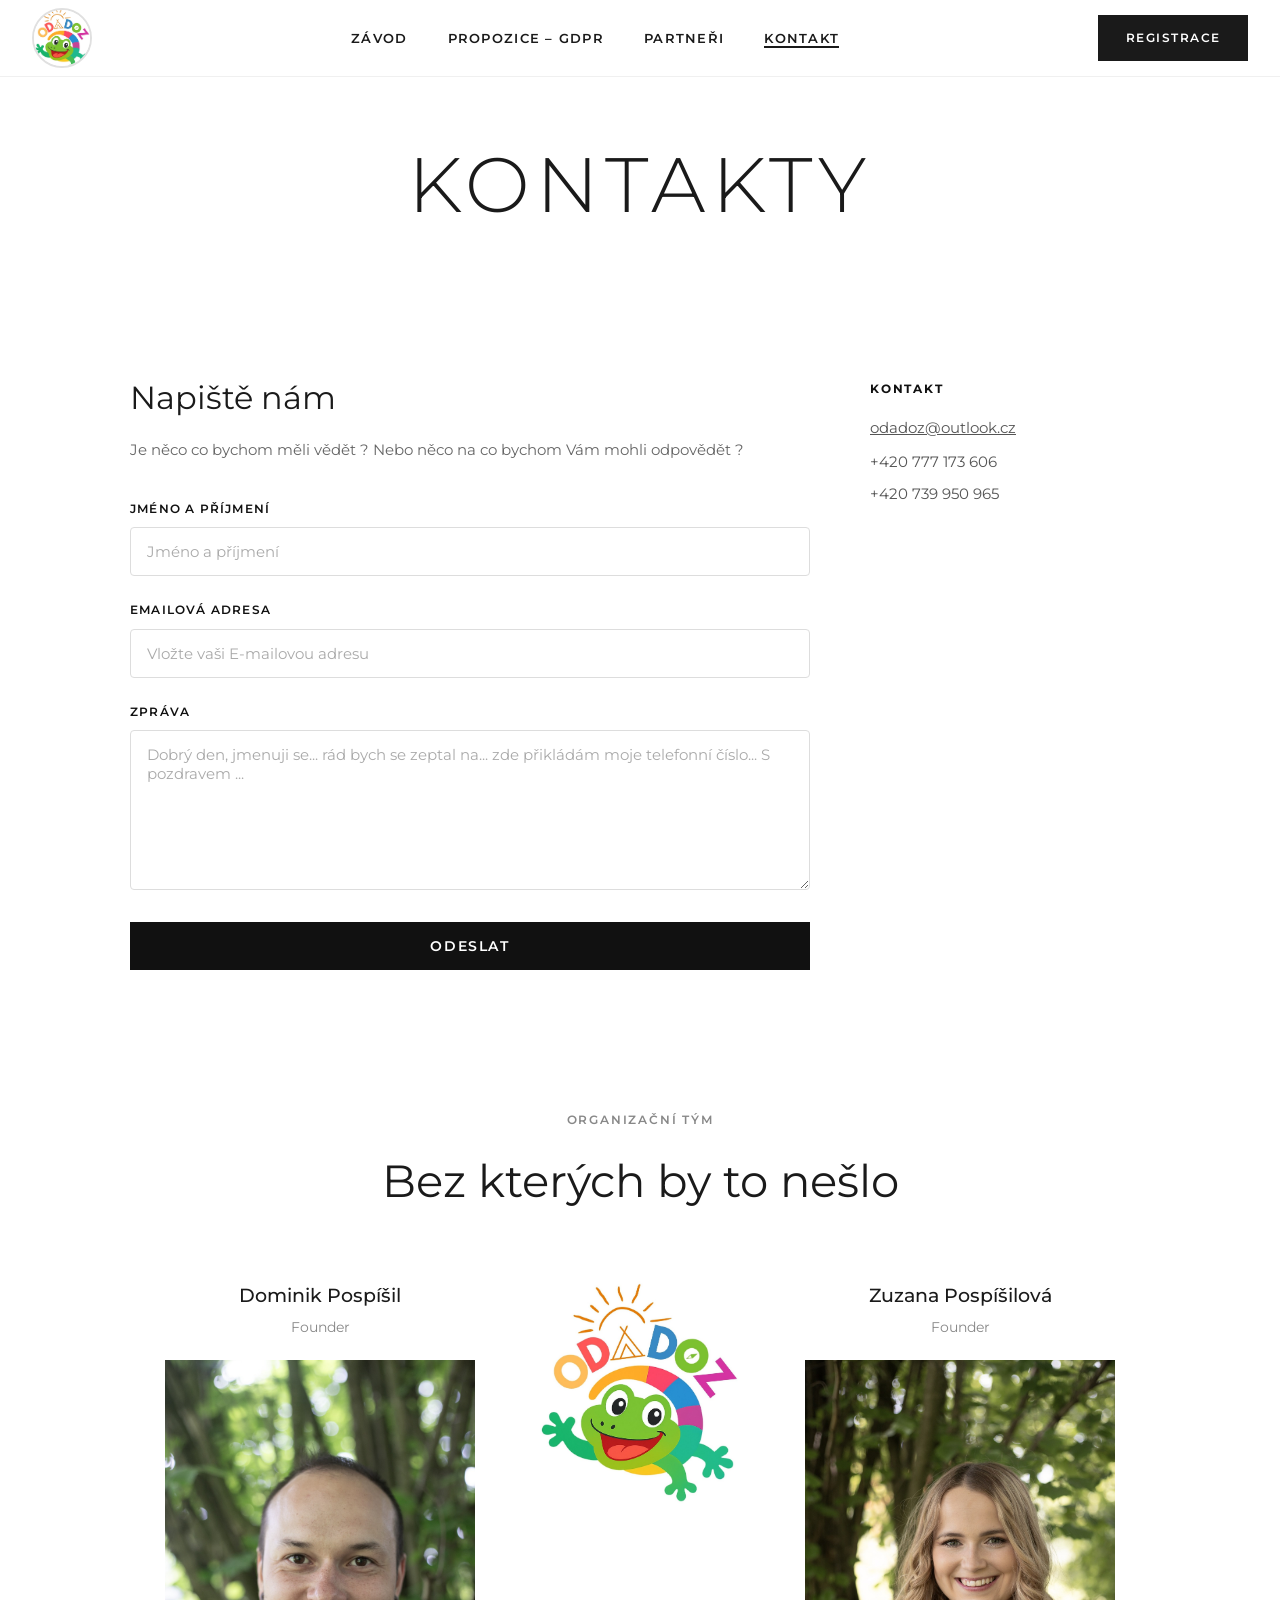
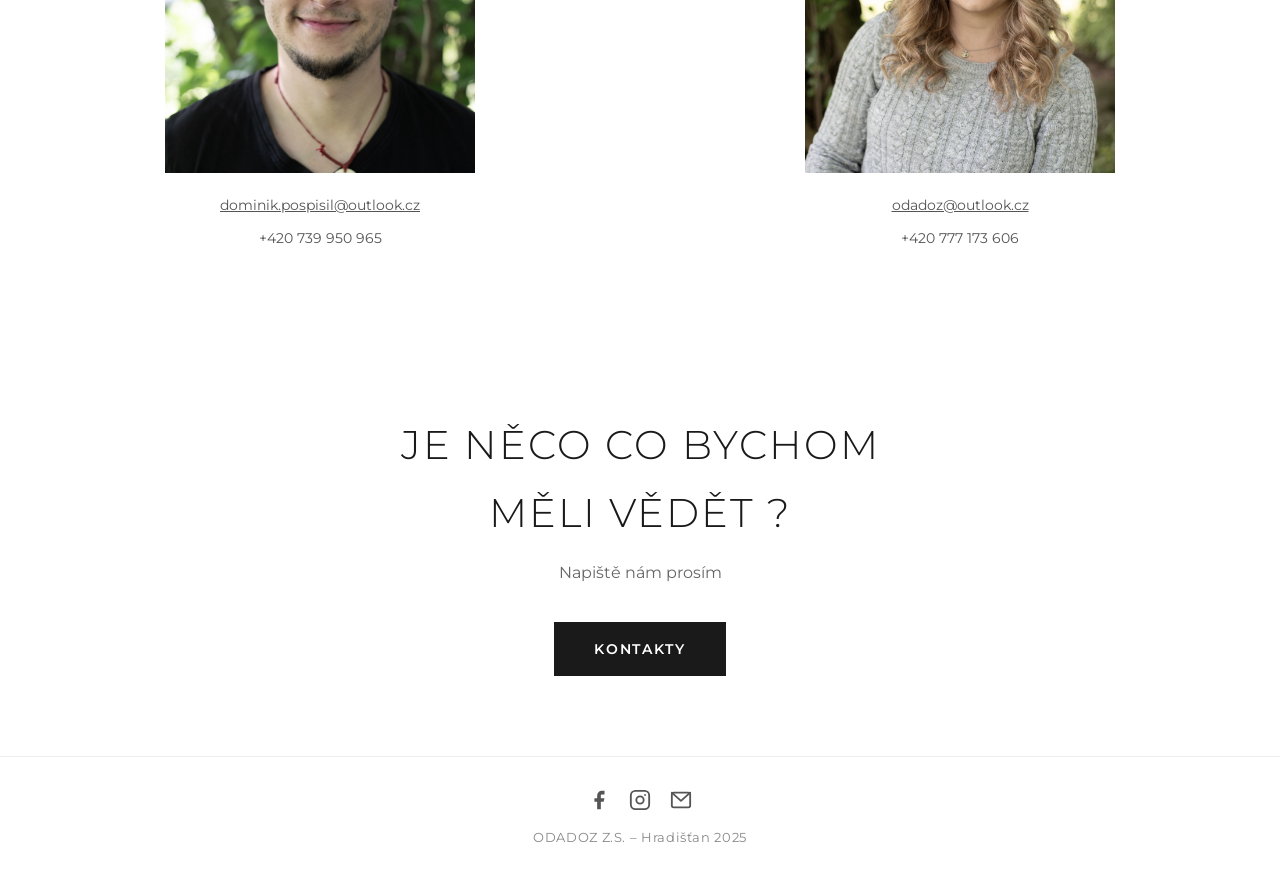
==== commit 09abf93c: "Update kontakt.html" ====
--- a/kontakt.html
+++ b/kontakt.html
@@ -88,7 +88,7 @@
       <div class="team-member">
         <h3>Dominik Pospíšil</h3>
         <p class="role">Founder</p>
-        <img src="images/dominik.jpg" alt="Dominik Pospíšil" class="photo"
+        <img src="images/Dominik.jpg" alt="Dominik Pospíšil" class="photo"
           onerror="this.style.display='none'; this.nextElementSibling.style.display='flex';" />
         <div class="photo-placeholder" style="display:none;">Foto</div>
         <a href="mailto:dominik.pospisil@outlook.cz" class="member-email">dominik.pospisil@outlook.cz</a>
@@ -106,7 +106,7 @@
       <div class="team-member">
         <h3>Zuzana Pospíšilová</h3>
         <p class="role">Founder</p>
-        <img src="images/zuzana.jpg" alt="Zuzana Pospíšilová" class="photo"
+        <img src="images/Zuzana.jpg" alt="Zuzana Pospíšilová" class="photo"
           onerror="this.style.display='none'; this.nextElementSibling.style.display='flex';" />
         <div class="photo-placeholder" style="display:none;">Foto</div>
         <a href="mailto:odadoz@outlook.cz" class="member-email">odadoz@outlook.cz</a>
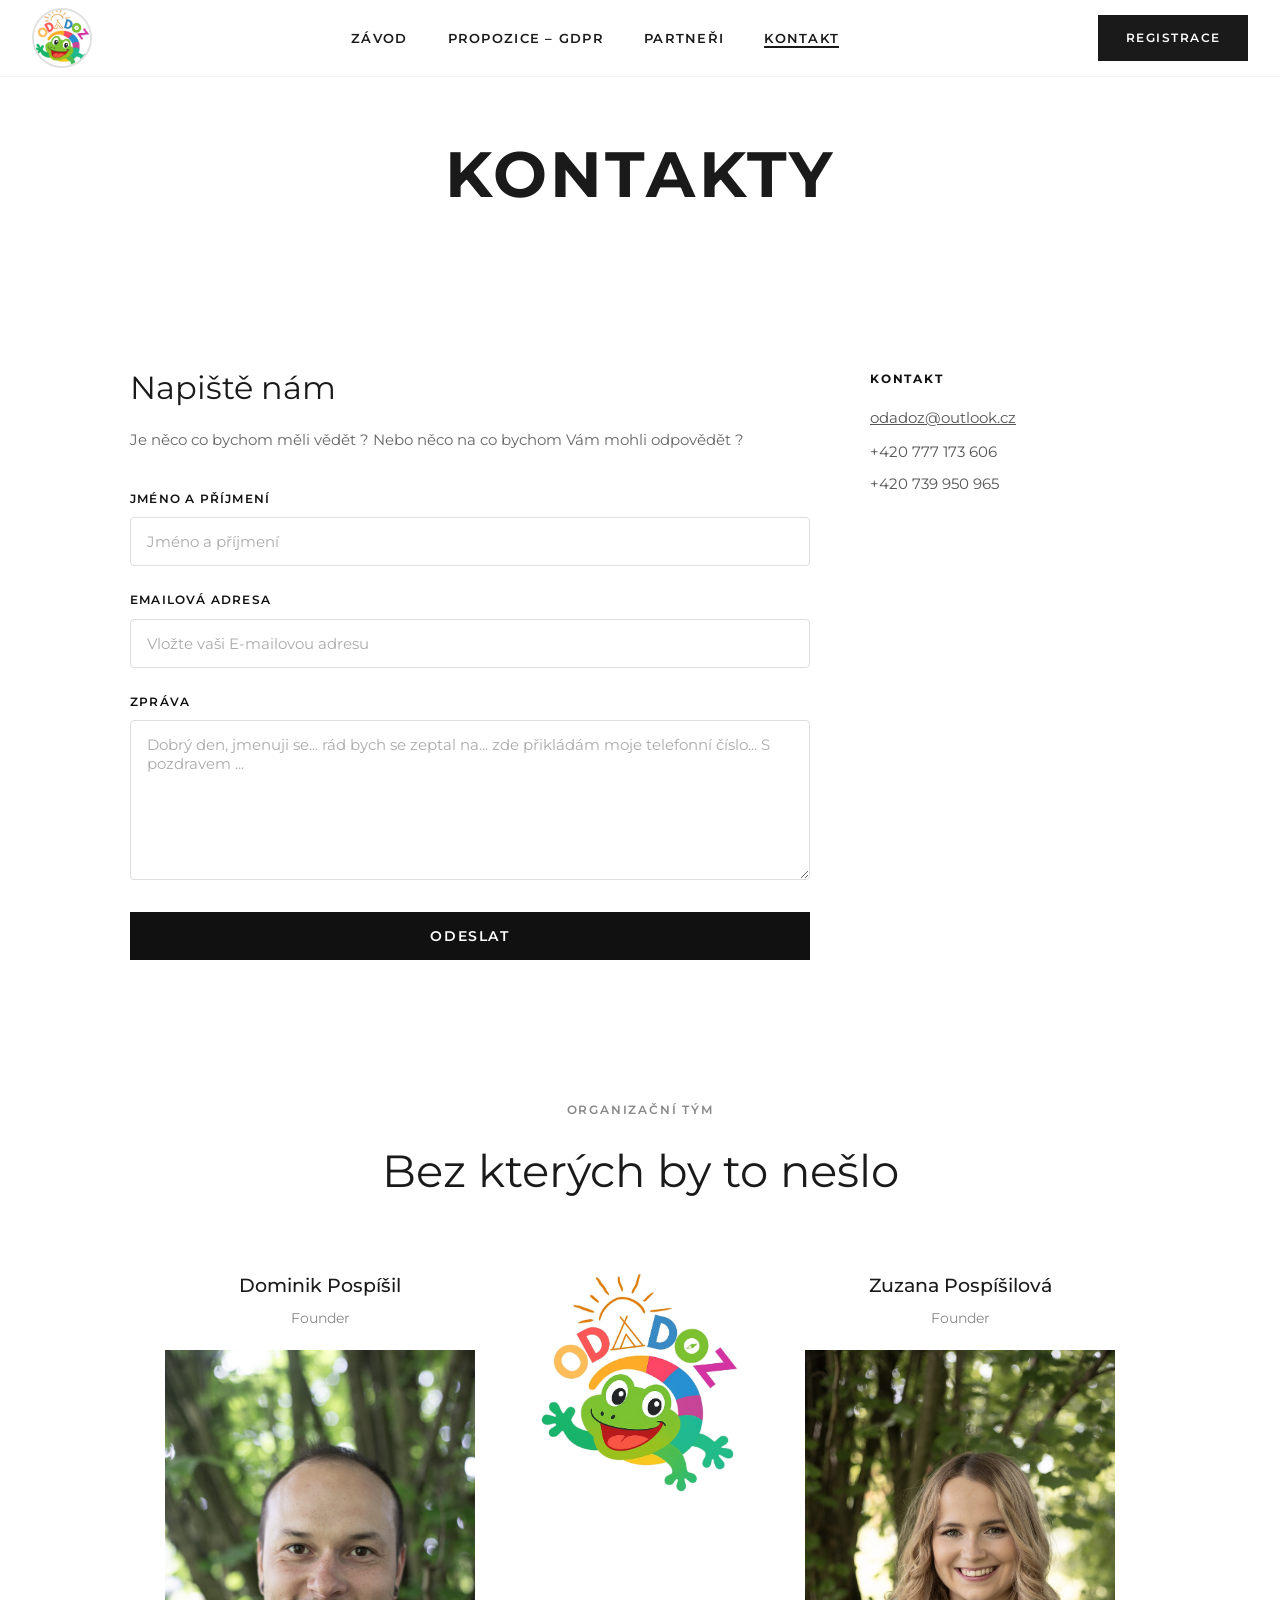
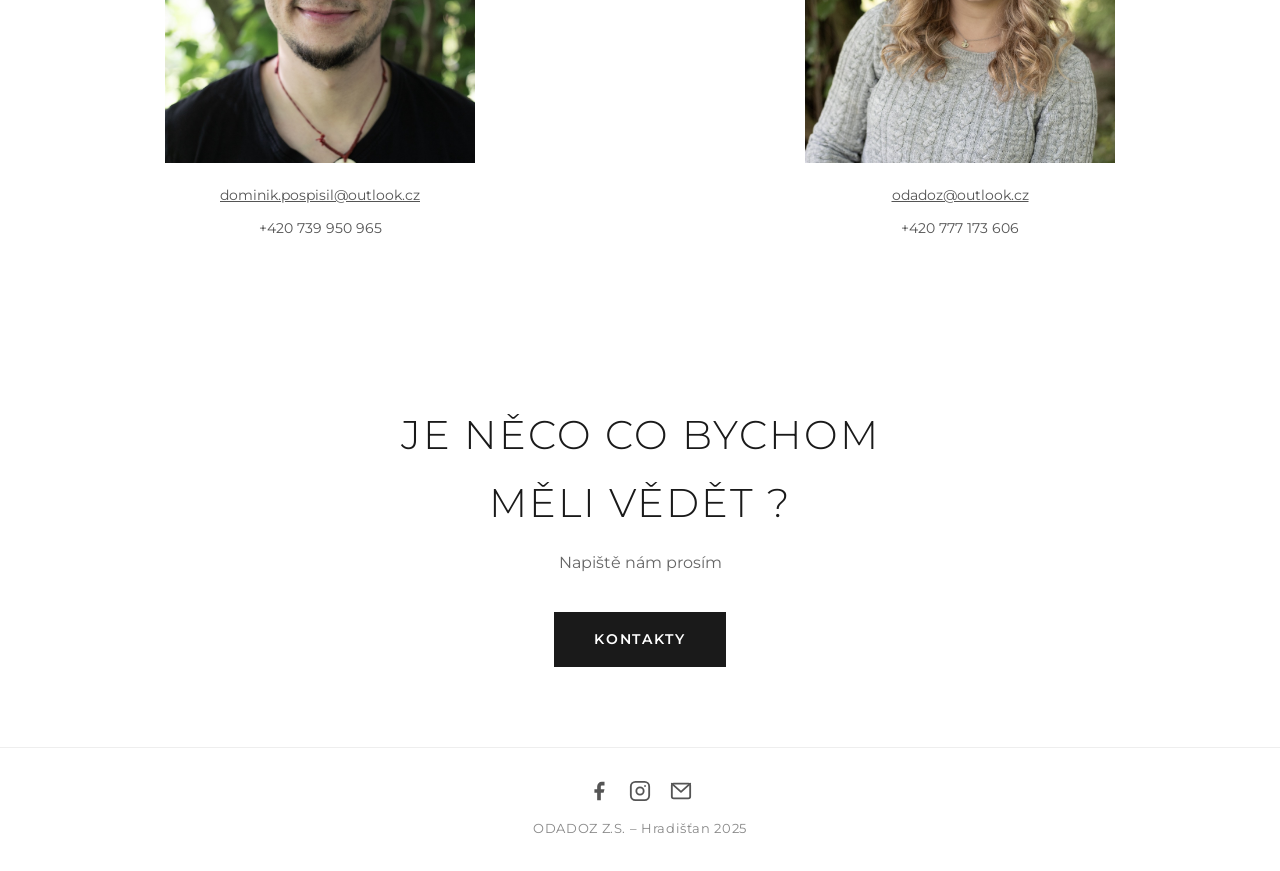
==== commit 8fa465d2: "Update kontakt.html" ====
--- a/kontakt.html
+++ b/kontakt.html
@@ -38,7 +38,7 @@
   </nav>
 
   <!-- HERO -->
-  <section class="page-hero">
+  <section class="partners-hero">
     <h1>KONTAKTY</h1>
   </section>
 
